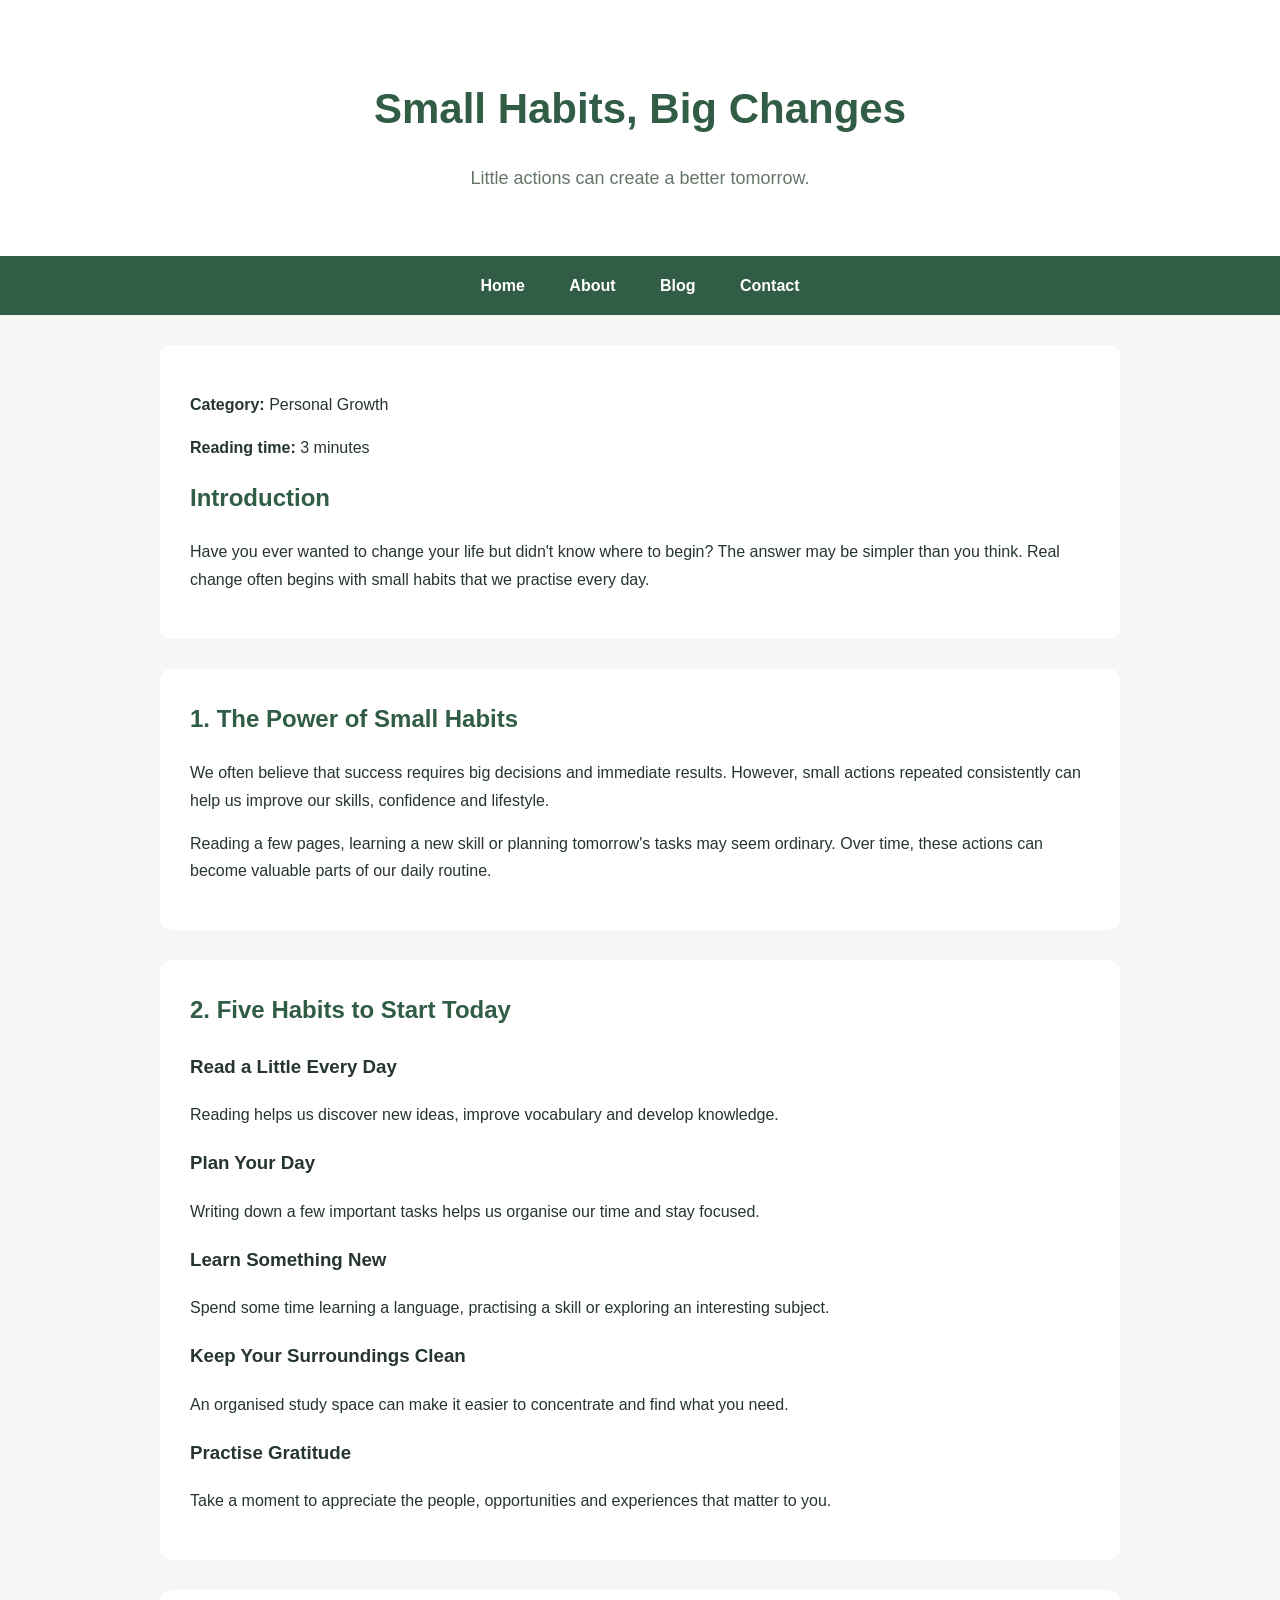
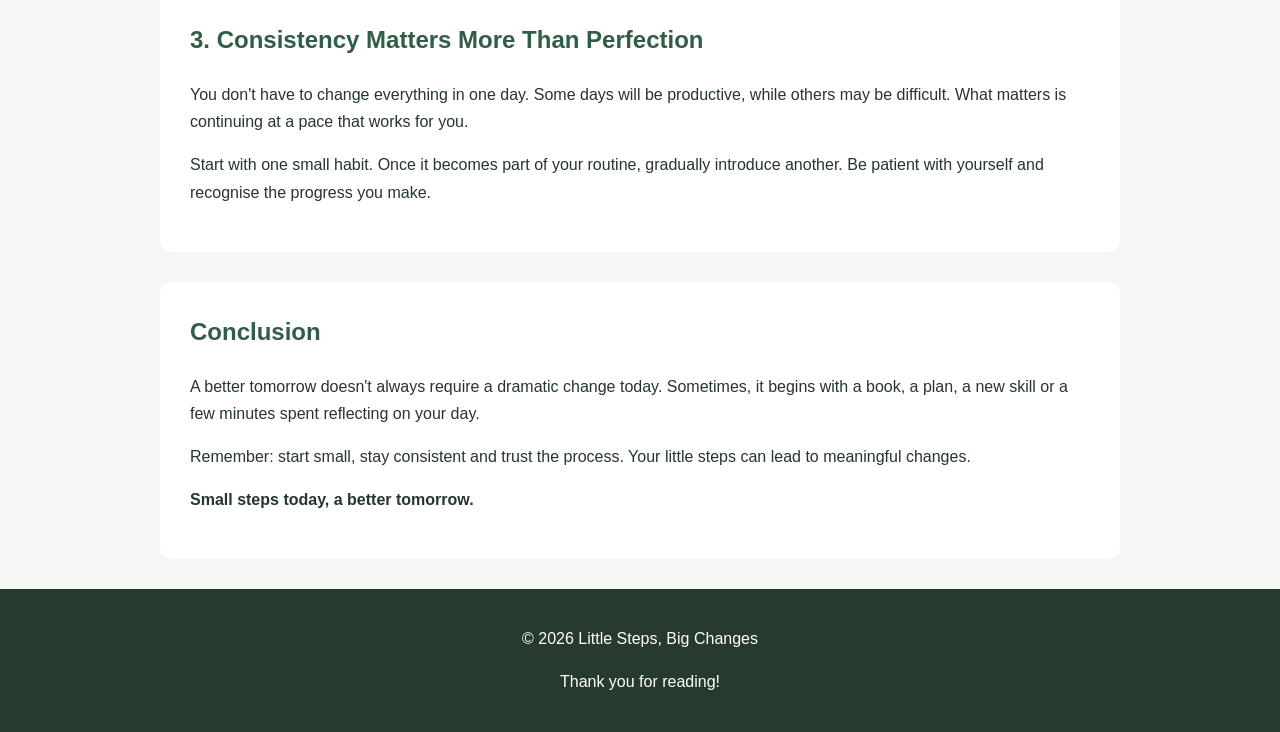
==== blog.html @ a16eca52 "Add files via upload" ====
<!DOCTYPE html>
<html lang="en">
<head>
    <meta charset="UTF-8">
    <meta name="viewport" content="width=device-width, initial-scale=1.0">

    <title>Small Habits, Big Changes</title>

    <link rel="stylesheet" href="style.css">
</head>

<body>

    <header>
        <h1>Small Habits, Big Changes</h1>
        <p>Little actions can create a better tomorrow.</p>
    </header>

    <nav>
        <a href="index.html">Home</a>
        <a href="index.html#about">About</a>
        <a href="blog.html">Blog</a>
        <a href="index.html#contact">Contact</a>
    </nav>

    <main>

        <article>
            <section>
                <p><strong>Category:</strong> Personal Growth</p>
                <p><strong>Reading time:</strong> 3 minutes</p>

                <h2>Introduction</h2>

                <p>
                    Have you ever wanted to change your life but
                    didn't know where to begin? The answer may be
                    simpler than you think. Real change often begins
                    with small habits that we practise every day.
                </p>
            </section>

            <section>
                <h2>1. The Power of Small Habits</h2>

                <p>
                    We often believe that success requires big
                    decisions and immediate results. However,
                    small actions repeated consistently can help
                    us improve our skills, confidence and lifestyle.
                </p>

                <p>
                    Reading a few pages, learning a new skill or
                    planning tomorrow's tasks may seem ordinary.
                    Over time, these actions can become valuable
                    parts of our daily routine.
                </p>
            </section>

            <section>
                <h2>2. Five Habits to Start Today</h2>

                <h3>Read a Little Every Day</h3>
                <p>
                    Reading helps us discover new ideas, improve
                    vocabulary and develop knowledge.
                </p>

                <h3>Plan Your Day</h3>
                <p>
                    Writing down a few important tasks helps us
                    organise our time and stay focused.
                </p>

                <h3>Learn Something New</h3>
                <p>
                    Spend some time learning a language, practising
                    a skill or exploring an interesting subject.
                </p>

                <h3>Keep Your Surroundings Clean</h3>
                <p>
                    An organised study space can make it easier
                    to concentrate and find what you need.
                </p>

                <h3>Practise Gratitude</h3>
                <p>
                    Take a moment to appreciate the people,
                    opportunities and experiences that matter
                    to you.
                </p>
            </section>

            <section>
                <h2>3. Consistency Matters More Than Perfection</h2>

                <p>
                    You don't have to change everything in one day.
                    Some days will be productive, while others may
                    be difficult. What matters is continuing at a
                    pace that works for you.
                </p>

                <p>
                    Start with one small habit. Once it becomes
                    part of your routine, gradually introduce
                    another. Be patient with yourself and recognise
                    the progress you make.
                </p>
            </section>

            <section>
                <h2>Conclusion</h2>

                <p>
                    A better tomorrow doesn't always require a
                    dramatic change today. Sometimes, it begins
                    with a book, a plan, a new skill or a few
                    minutes spent reflecting on your day.
                </p>

                <p>
                    Remember: start small, stay consistent and
                    trust the process. Your little steps can
                    lead to meaningful changes.
                </p>

                <p><strong>Small steps today, a better tomorrow.</strong></p>
            </section>

        </article>

    </main>

    <footer>
        <p>&copy; 2026 Little Steps, Big Changes</p>
        <p>Thank you for reading!</p>
    </footer>

</body>
</html>
---- style.css ----
* {
    box-sizing: border-box;
}

html {
    scroll-behavior: smooth;
}

body {
    font-family: Arial, sans-serif;
    background-color: #f5f7f4;
    color: #26352d;
    margin: 0;
    line-height: 1.7;
}

header {
    background-color: #ffffff;
    text-align: center;
    padding: 45px 20px;
}

header h1 {
    color: #315c45;
    font-size: 42px;
    margin-bottom: 5px;
}

header p {
    color: #657568;
    font-size: 18px;
}

nav {
    background-color: #315c45;
    text-align: center;
    padding: 16px;
    position: sticky;
    top: 0;
}

nav a {
    color: white;
    text-decoration: none;
    margin: 0 20px;
    font-weight: bold;
}

nav a:hover {
    color: #c9e6ce;
}

main {
    max-width: 1000px;
    margin: 30px auto;
    padding: 0 20px;
}

section {
    margin-bottom: 30px;
    padding: 30px;
    background-color: white;
    border-radius: 12px;
}

section h2 {
    color: #315c45;
    margin-top: 0;
}

.welcome {
    background-color: #e6efe7;
    text-align: center;
    padding: 50px 25px;
}

.welcome h2 {
    font-size: 32px;
}

.blog-card {
    background-color: #f9fbf8;
    padding: 25px;
    border-left: 5px solid #52765c;
    border-radius: 8px;
}

.blog-card h3 {
    color: #315c45;
}

.blog-card li {
    margin-bottom: 10px;
}

footer {
    background-color: #263b2e;
    color: white;
    text-align: center;
    padding: 20px;
}

@media (max-width: 600px) {
    header h1 {
        font-size: 30px;
    }

    nav a {
        display: inline-block;
        margin: 5px 8px;
    }

    section {
        padding: 20px;
    }
}
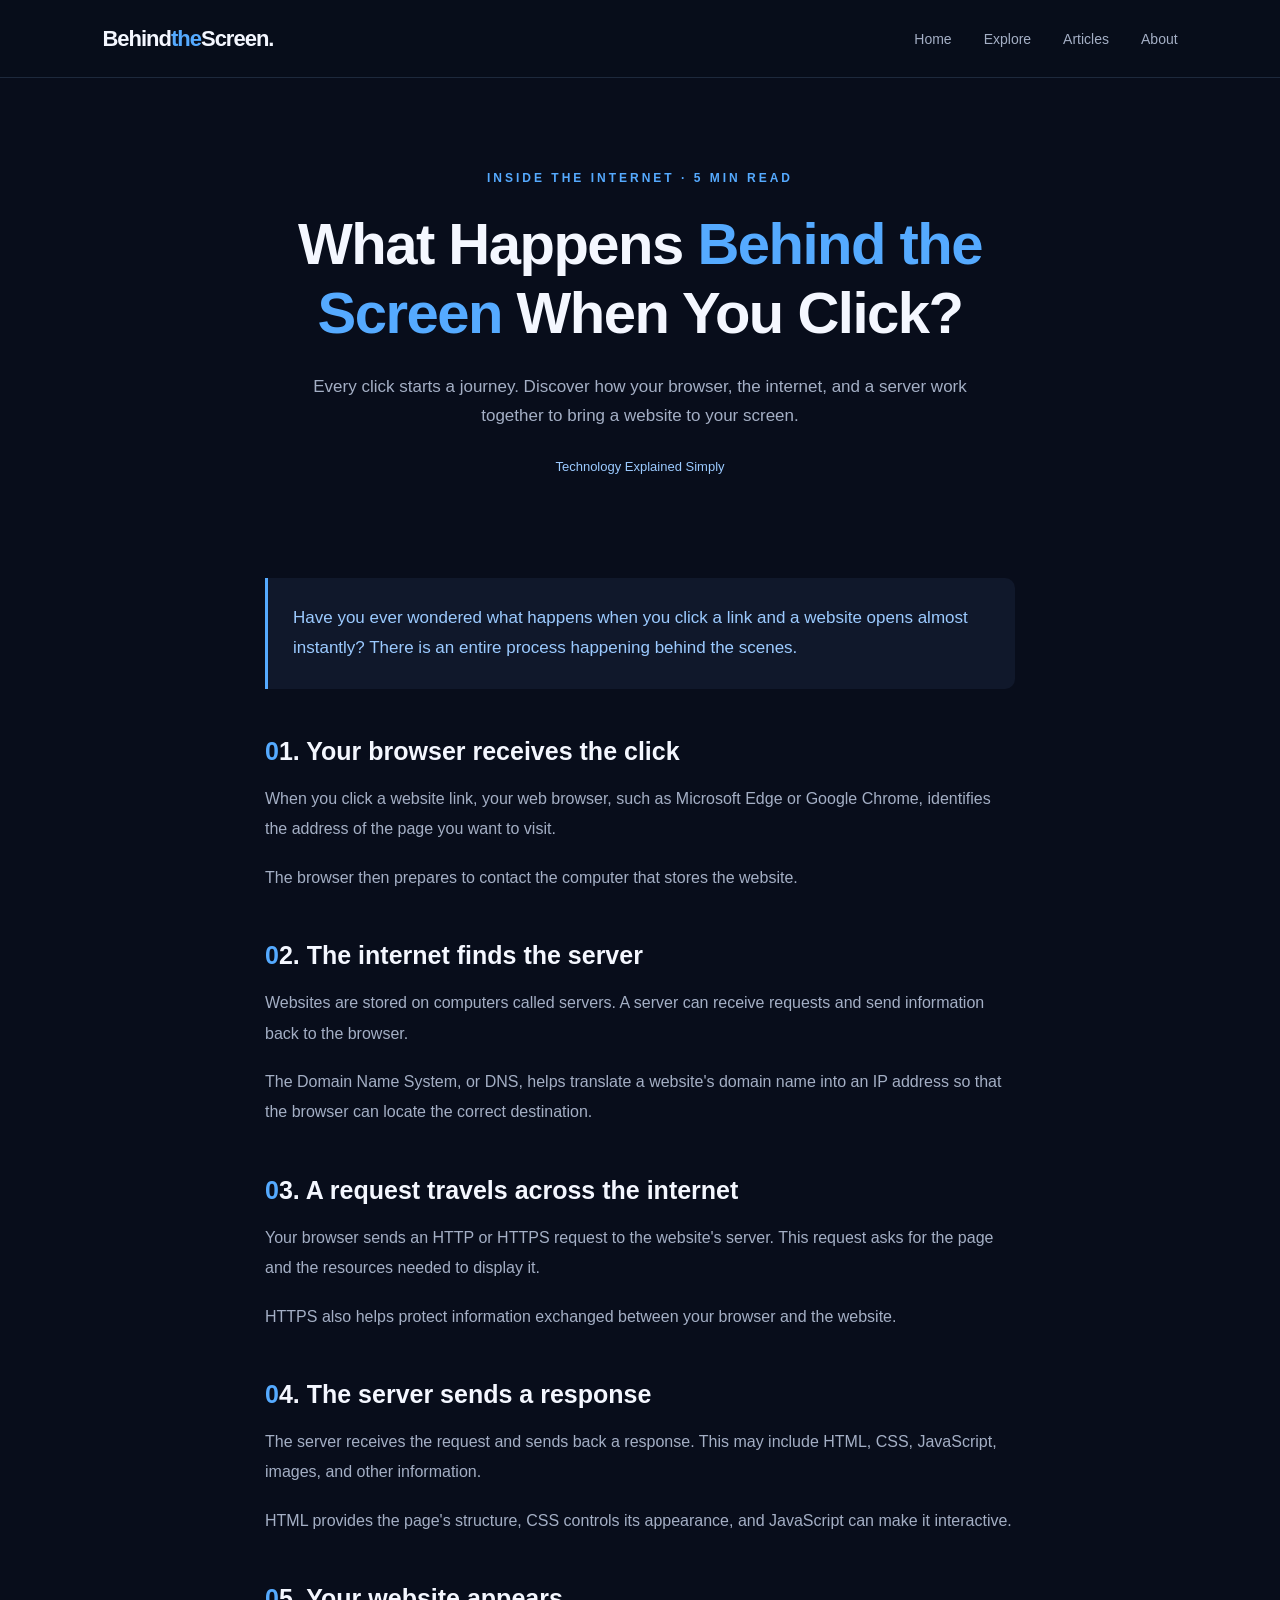
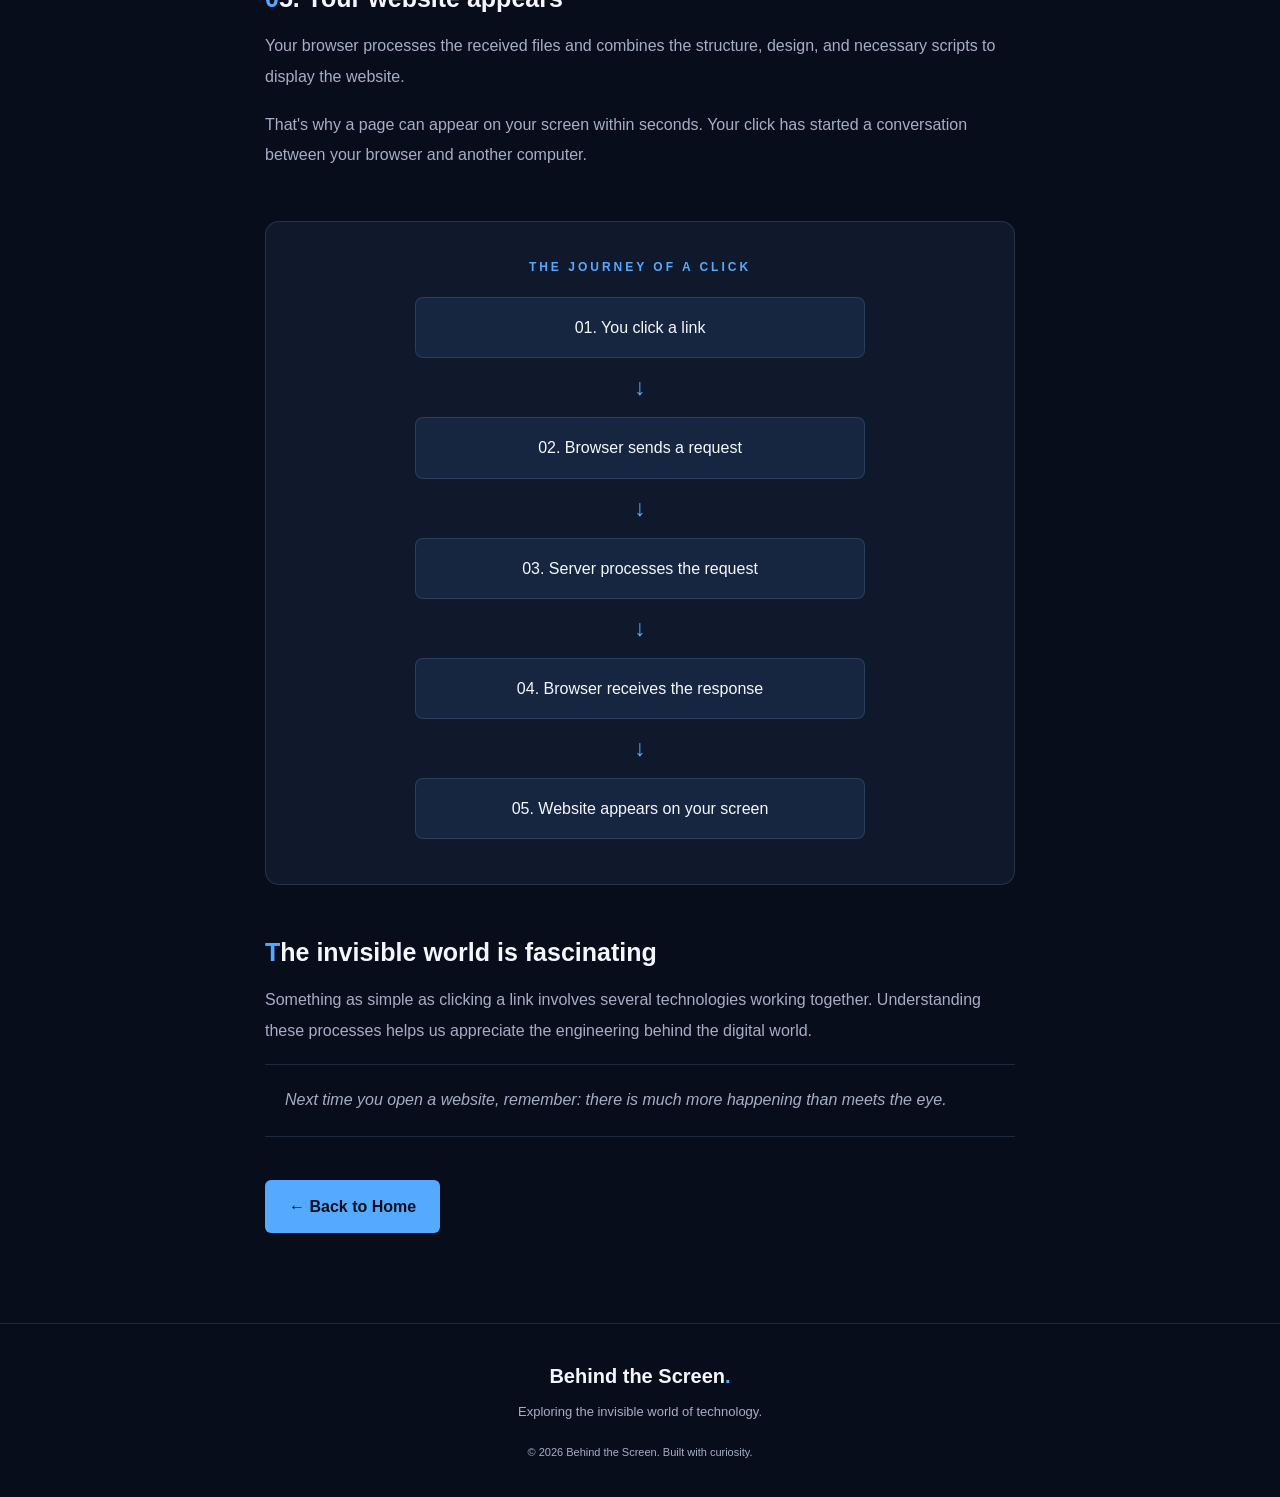
==== commit ad85ae29: "Replace blog content with new article on clicking Updated the blog page to a new article about what " ====
--- a/blog.html
+++ b/blog.html
@@ -4,7 +4,7 @@
     <meta charset="UTF-8">
     <meta name="viewport" content="width=device-width, initial-scale=1.0">
 
-    <title>Small Habits, Big Changes</title>
+    <title>What Happens When You Click? | Behind the Screen</title>
 
     <link rel="stylesheet" href="style.css">
 </head>
@@ -12,132 +12,164 @@
 <body>
 
     <header>
-        <h1>Small Habits, Big Changes</h1>
-        <p>Little actions can create a better tomorrow.</p>
+        <nav class="navbar">
+            <a href="index.html" class="logo">
+                Behind<span>the</span>Screen<span class="dot">.</span>
+            </a>
+
+            <ul class="nav-links">
+                <li><a href="index.html">Home</a></li>
+                <li><a href="index.html#explore">Explore</a></li>
+                <li><a href="blog.html">Articles</a></li>
+                <li><a href="index.html#about">About</a></li>
+            </ul>
+        </nav>
     </header>
 
-    <nav>
-        <a href="index.html">Home</a>
-        <a href="index.html#about">About</a>
-        <a href="blog.html">Blog</a>
-        <a href="index.html#contact">Contact</a>
-    </nav>
+    <main class="article-page">
 
-    <main>
+        <section class="article-hero">
+            <p class="eyebrow">INSIDE THE INTERNET · 5 MIN READ</p>
 
-        <article>
-            <section>
-                <p><strong>Category:</strong> Personal Growth</p>
-                <p><strong>Reading time:</strong> 3 minutes</p>
+            <h1>What Happens <span>Behind the Screen</span> When You Click?</h1>
 
-                <h2>Introduction</h2>
+            <p class="article-intro">
+                Every click starts a journey. Discover how your browser,
+                the internet, and a server work together to bring a
+                website to your screen.
+            </p>
 
+            <p class="article-meta">Technology Explained Simply</p>
+        </section>
+
+        <section class="article-content">
+
+            <div class="article-highlight">
                 <p>
-                    Have you ever wanted to change your life but
-                    didn't know where to begin? The answer may be
-                    simpler than you think. Real change often begins
-                    with small habits that we practise every day.
+                    Have you ever wondered what happens when you click a
+                    link and a website opens almost instantly?
+                    There is an entire process happening behind the scenes.
                 </p>
-            </section>
+            </div>
 
-            <section>
-                <h2>1. The Power of Small Habits</h2>
+            <h2>01. Your browser receives the click</h2>
 
-                <p>
-                    We often believe that success requires big
-                    decisions and immediate results. However,
-                    small actions repeated consistently can help
-                    us improve our skills, confidence and lifestyle.
-                </p>
+            <p>
+                When you click a website link, your web browser,
+                such as Microsoft Edge or Google Chrome, identifies
+                the address of the page you want to visit.
+            </p>
 
-                <p>
-                    Reading a few pages, learning a new skill or
-                    planning tomorrow's tasks may seem ordinary.
-                    Over time, these actions can become valuable
-                    parts of our daily routine.
-                </p>
-            </section>
+            <p>
+                The browser then prepares to contact the computer
+                that stores the website.
+            </p>
 
-            <section>
-                <h2>2. Five Habits to Start Today</h2>
+            <h2>02. The internet finds the server</h2>
 
-                <h3>Read a Little Every Day</h3>
-                <p>
-                    Reading helps us discover new ideas, improve
-                    vocabulary and develop knowledge.
-                </p>
+            <p>
+                Websites are stored on computers called servers.
+                A server can receive requests and send information
+                back to the browser.
+            </p>
 
-                <h3>Plan Your Day</h3>
-                <p>
-                    Writing down a few important tasks helps us
-                    organise our time and stay focused.
-                </p>
+            <p>
+                The Domain Name System, or DNS, helps translate a
+                website's domain name into an IP address so that
+                the browser can locate the correct destination.
+            </p>
 
-                <h3>Learn Something New</h3>
-                <p>
-                    Spend some time learning a language, practising
-                    a skill or exploring an interesting subject.
-                </p>
+            <h2>03. A request travels across the internet</h2>
 
-                <h3>Keep Your Surroundings Clean</h3>
-                <p>
-                    An organised study space can make it easier
-                    to concentrate and find what you need.
-                </p>
+            <p>
+                Your browser sends an HTTP or HTTPS request to the
+                website's server. This request asks for the page
+                and the resources needed to display it.
+            </p>
 
-                <h3>Practise Gratitude</h3>
-                <p>
-                    Take a moment to appreciate the people,
-                    opportunities and experiences that matter
-                    to you.
-                </p>
-            </section>
+            <p>
+                HTTPS also helps protect information exchanged
+                between your browser and the website.
+            </p>
 
-            <section>
-                <h2>3. Consistency Matters More Than Perfection</h2>
+            <h2>04. The server sends a response</h2>
 
-                <p>
-                    You don't have to change everything in one day.
-                    Some days will be productive, while others may
-                    be difficult. What matters is continuing at a
-                    pace that works for you.
-                </p>
+            <p>
+                The server receives the request and sends back
+                a response. This may include HTML, CSS, JavaScript,
+                images, and other information.
+            </p>
 
-                <p>
-                    Start with one small habit. Once it becomes
-                    part of your routine, gradually introduce
-                    another. Be patient with yourself and recognise
-                    the progress you make.
-                </p>
-            </section>
+            <p>
+                HTML provides the page's structure, CSS controls
+                its appearance, and JavaScript can make it interactive.
+            </p>
 
-            <section>
-                <h2>Conclusion</h2>
+            <h2>05. Your website appears</h2>
 
-                <p>
-                    A better tomorrow doesn't always require a
-                    dramatic change today. Sometimes, it begins
-                    with a book, a plan, a new skill or a few
-                    minutes spent reflecting on your day.
-                </p>
+            <p>
+                Your browser processes the received files and
+                combines the structure, design, and necessary
+                scripts to display the website.
+            </p>
 
-                <p>
-                    Remember: start small, stay consistent and
-                    trust the process. Your little steps can
-                    lead to meaningful changes.
-                </p>
+            <p>
+                That's why a page can appear on your screen within
+                seconds. Your click has started a conversation
+                between your browser and another computer.
+            </p>
 
-                <p><strong>Small steps today, a better tomorrow.</strong></p>
-            </section>
+            <div class="journey-box">
+                <p class="eyebrow">THE JOURNEY OF A CLICK</p>
 
-        </article>
+                <div class="journey-step">01. You click a link</div>
+                <div class="journey-arrow">↓</div>
+
+                <div class="journey-step">02. Browser sends a request</div>
+                <div class="journey-arrow">↓</div>
+
+                <div class="journey-step">03. Server processes the request</div>
+                <div class="journey-arrow">↓</div>
+
+                <div class="journey-step">04. Browser receives the response</div>
+                <div class="journey-arrow">↓</div>
+
+                <div class="journey-step">05. Website appears on your screen</div>
+            </div>
+
+            <h2>The invisible world is fascinating</h2>
+
+            <p>
+                Something as simple as clicking a link involves
+                several technologies working together.
+                Understanding these processes helps us appreciate
+                the engineering behind the digital world.
+            </p>
+
+            <p class="article-ending">
+                Next time you open a website, remember:
+                there is much more happening than meets the eye.
+            </p>
+
+            <a href="index.html" class="primary-button back-button">
+                ← Back to Home
+            </a>
+
+        </section>
 
     </main>
 
     <footer>
-        <p>&copy; 2026 Little Steps, Big Changes</p>
-        <p>Thank you for reading!</p>
+        <a href="index.html" class="footer-logo">
+            Behind the Screen<span>.</span>
+        </a>
+
+        <p>Exploring the invisible world of technology.</p>
+
+        <p class="copyright">
+            © 2026 Behind the Screen. Built with curiosity.
+        </p>
     </footer>
 
 </body>
-</html>+</html>
--- a/style.css
+++ b/style.css
@@ -1,116 +1,600 @@
+/* Behind the Screen - Main Styles */
+
 * {
-    box-sizing: border-box;
+  margin: 0;
+  padding: 0;
+  box-sizing: border-box;
+  }
+
+:root {
+--background: #080d1b;
+--card-background: #10182b;
+--blue: #55aaff;
+--light-blue: #9bcaff;
+--white: #f4f7ff;
+--muted: #a4afc5;
+--border: rgba(155, 202, 255, 0.15);
 }
 
 html {
-    scroll-behavior: smooth;
+scroll-behavior: smooth;
 }
 
 body {
-    font-family: Arial, sans-serif;
-    background-color: #f5f7f4;
-    color: #26352d;
-    margin: 0;
-    line-height: 1.7;
-}
-
-header {
-    background-color: #ffffff;
+font-family: Arial, Helvetica, sans-serif;
+background: var(--background);
+color: var(--white);
+line-height: 1.7;
+}
+
+a {
+color: inherit;
+text-decoration: none;
+}
+
+.navbar {
+width: 100%;
+min-height: 78px;
+padding: 20px 8%;
+display: flex;
+justify-content: space-between;
+align-items: center;
+border-bottom: 1px solid var(--border);
+background: rgba(8, 13, 27, 0.95);
+}
+
+.logo {
+font-size: 22px;
+font-weight: bold;
+letter-spacing: -1px;
+}
+
+.logo span {
+color: var(--blue);
+}
+
+.logo .dot {
+color: var(--white);
+}
+
+.nav-links {
+display: flex;
+align-items: center;
+gap: 32px;
+list-style: none;
+}
+
+.nav-links a {
+color: var(--muted);
+font-size: 14px;
+transition: color 0.3s ease;
+}
+
+.nav-links a:hover {
+color: var(--blue);
+}
+
+.hero {
+min-height: 590px;
+padding: 85px 8%;
+display: grid;
+grid-template-columns: 1.1fr 0.9fr;
+align-items: center;
+gap: 45px;
+overflow: hidden;
+}
+
+.eyebrow {
+color: var(--blue);
+font-size: 12px;
+font-weight: bold;
+letter-spacing: 3px;
+margin-bottom: 20px;
+}
+
+.hero h1 {
+max-width: 650px;
+font-size: clamp(38px, 5vw, 64px);
+line-height: 1.15;
+letter-spacing: -2px;
+margin-bottom: 25px;
+}
+
+.hero h1 span {
+color: var(--blue);
+}
+
+.hero-description {
+max-width: 510px;
+color: var(--muted);
+font-size: 16px;
+margin-bottom: 30px;
+}
+
+.primary-button {
+display: inline-block;
+padding: 13px 24px;
+border-radius: 6px;
+background: var(--blue);
+color: #08101f;
+font-weight: bold;
+transition: transform 0.3s ease, box-shadow 0.3s ease;
+}
+
+.primary-button:hover {
+transform: translateY(-3px);
+box-shadow: 0 8px 30px rgba(85, 170, 255, 0.25);
+}
+
+.hero-note {
+margin-top: 22px;
+color: var(--muted);
+font-size: 13px;
+}
+
+.hero-visual {
+min-height: 350px;
+display: flex;
+justify-content: center;
+align-items: center;
+position: relative;
+}
+
+.tech-orbit {
+position: absolute;
+width: 300px;
+height: 300px;
+border: 1px solid rgba(85, 170, 255, 0.15);
+border-radius: 50%;
+}
+
+.orbit-two {
+width: 370px;
+height: 370px;
+border-color: rgba(85, 170, 255, 0.08);
+}
+
+.screen-card {
+width: min(100%, 340px);
+min-height: 250px;
+position: relative;
+z-index: 1;
+border: 1px solid rgba(85, 170, 255, 0.3);
+border-radius: 14px;
+overflow: hidden;
+background: linear-gradient(145deg, #15223b, #0c1324);
+box-shadow: 0 0 60px rgba(30, 105, 220, 0.12);
+transform: rotate(-3deg);
+}
+
+.screen-top {
+display: flex;
+gap: 7px;
+padding: 14px;
+border-bottom: 1px solid var(--border);
+}
+
+.screen-top span {
+width: 9px;
+height: 9px;
+background: var(--blue);
+border-radius: 50%;
+opacity: 0.7;
+}
+
+.screen-content {
+padding: 30px 24px;
+}
+
+.code-label {
+font-size: 10px;
+letter-spacing: 2px;
+color: var(--muted);
+margin-bottom: 20px;
+}
+
+.code-line {
+font-size: 25px;
+font-weight: bold;
+margin-bottom: 12px;
+}
+
+.code-line span {
+color: var(--blue);
+}
+
+.code-small {
+color: var(--light-blue);
+font-size: 12px;
+letter-spacing: 2px;
+margin-bottom: 20px;
+}
+
+.code-bar {
+height: 5px;
+width: 90%;
+border-radius: 5px;
+background: rgba(85, 170, 255, 0.35);
+margin-bottom: 9px;
+}
+
+.code-bar.short {
+width: 50%;
+background: rgba(85, 170, 255, 0.7);
+}
+
+.code-bar.medium {
+width: 70%;
+}
+
+.floating-tag {
+position: absolute;
+z-index: 2;
+padding: 10px 15px;
+background: #15233b;
+border: 1px solid var(--border);
+border-radius: 8px;
+color: var(--light-blue);
+font-size: 12px;
+box-shadow: 0 10px 30px rgba(0, 0, 0, 0.2);
+}
+
+.tag-one {
+top: 45px;
+right: 0;
+}
+
+.tag-two {
+bottom: 45px;
+left: 0;
+}
+
+.section-padding {
+padding: 85px 8%;
+}
+
+.explore {
+background: #0b1222;
+border-top: 1px solid var(--border);
+border-bottom: 1px solid var(--border);
+}
+
+.section-heading {
+text-align: center;
+margin-bottom: 50px;
+}
+
+.section-heading h2,
+.about h2 {
+font-size: clamp(30px, 4vw, 42px);
+line-height: 1.25;
+margin-bottom: 15px;
+}
+
+.section-heading > p:last-child {
+color: var(--muted);
+}
+
+.topic-grid {
+display: grid;
+grid-template-columns: repeat(3, 1fr);
+gap: 24px;
+}
+
+.topic-card {
+padding: 30px;
+background: var(--card-background);
+border: 1px solid var(--border);
+border-radius: 12px;
+transition: transform 0.3s ease, border-color 0.3s ease;
+}
+
+.topic-card:hover {
+transform: translateY(-6px);
+border-color: var(--blue);
+}
+
+.topic-icon {
+font-size: 30px;
+margin-bottom: 22px;
+}
+
+.topic-number {
+color: var(--blue);
+font-size: 10px;
+letter-spacing: 2px;
+margin-bottom: 12px;
+}
+
+.topic-card h3 {
+font-size: 21px;
+margin-bottom: 12px;
+}
+
+.topic-card > p:not(.topic-number) {
+color: var(--muted);
+font-size: 14px;
+margin-bottom: 22px;
+}
+
+.topic-card a {
+color: var(--light-blue);
+font-size: 13px;
+font-weight: bold;
+}
+
+.topic-card a:hover {
+color: var(--white);
+}
+
+.about {
+display: grid;
+grid-template-columns: 1.2fr 0.8fr;
+align-items: center;
+gap: 60px;
+}
+
+.about-content > p:last-child {
+color: var(--muted);
+max-width: 600px;
+}
+
+.about-highlight {
+padding: 32px;
+border-left: 2px solid var(--blue);
+background: linear-gradient(120deg, #111d33, transparent);
+}
+
+.highlight-symbol {
+display: block;
+color: var(--blue);
+font-size: 32px;
+margin-bottom: 15px;
+}
+
+.about-highlight p {
+color: var(--light-blue);
+margin-bottom: 7px;
+}
+
+footer {
+padding: 35px 8%;
+border-top: 1px solid var(--border);
+text-align: center;
+}
+
+.footer-logo {
+font-size: 20px;
+font-weight: bold;
+}
+
+.footer-logo span {
+color: var(--blue);
+}
+
+footer > p {
+color: var(--muted);
+font-size: 13px;
+margin-top: 8px;
+}
+
+footer .copyright {
+margin-top: 20px;
+font-size: 11px;
+}
+
+@media (max-width: 900px) {
+.hero {
+grid-template-columns: 1fr;
+text-align: center;
+}
+
+.hero-description {
+    margin-left: auto;
+    margin-right: auto;
+}
+
+.hero-visual {
+    margin-top: 20px;
+}
+
+.topic-grid {
+    grid-template-columns: 1fr;
+}
+
+.about {
+    grid-template-columns: 1fr;
+    gap: 35px;
+}
+
+}
+
+@media (max-width: 600px) {
+.navbar {
+padding: 18px 5%;
+flex-direction: column;
+gap: 15px;
+}
+
+.nav-links {
+    gap: 17px;
+    flex-wrap: wrap;
+    justify-content: center;
+}
+
+.hero {
+    padding: 65px 6%;
+}
+
+.hero h1 {
+    letter-spacing: -1px;
+}
+
+.hero-visual {
+    min-height: 320px;
+}
+
+.tech-orbit {
+    width: 250px;
+    height: 250px;
+}
+
+.orbit-two {
+    width: 300px;
+    height: 300px;
+}
+
+.floating-tag {
+    font-size: 10px;
+}
+
+.tag-one {
+    right: -5px;
+}
+
+.tag-two {
+    left: -5px;
+}
+
+.section-padding {
+    padding: 65px 6%;
+}
+
+.topic-card {
+    padding: 24px;
+}
+
+}
+
+/* BLOG ARTICLE PAGE */
+
+.article-page {
+    min-height: 100vh;
+}
+
+.article-hero {
+    max-width: 900px;
+    margin: auto;
+    padding: 90px 25px 60px;
     text-align: center;
-    padding: 45px 20px;
-}
-
-header h1 {
-    color: #315c45;
-    font-size: 42px;
-    margin-bottom: 5px;
-}
-
-header p {
-    color: #657568;
-    font-size: 18px;
-}
-
-nav {
-    background-color: #315c45;
+}
+
+.article-hero h1 {
+    font-size: clamp(36px, 5vw, 58px);
+    line-height: 1.2;
+    letter-spacing: -1.5px;
+    margin-bottom: 25px;
+}
+
+.article-hero h1 span {
+    color: var(--blue);
+}
+
+.article-intro {
+    max-width: 700px;
+    margin: auto;
+    color: var(--muted);
+    font-size: 17px;
+}
+
+.article-meta {
+    margin-top: 25px;
+    color: var(--light-blue);
+    font-size: 13px;
+}
+
+.article-content {
+    max-width: 800px;
+    margin: 0 auto;
+    padding: 30px 25px 90px;
+}
+
+.article-content h2 {
+    margin-top: 45px;
+    margin-bottom: 15px;
+    font-size: 25px;
+    line-height: 1.4;
+}
+
+.article-content h2::first-letter {
+    color: var(--blue);
+}
+
+.article-content > p {
+    margin-bottom: 18px;
+    color: var(--muted);
+    font-size: 16px;
+    line-height: 1.9;
+}
+
+.article-highlight {
+    padding: 25px;
+    margin: 10px 0 35px;
+    background: var(--card-background);
+    border-left: 3px solid var(--blue);
+    border-radius: 0 10px 10px 0;
+}
+
+.article-highlight p {
+    color: var(--light-blue);
+    font-size: 17px;
+    line-height: 1.8;
+}
+
+.journey-box {
+    margin: 50px 0;
+    padding: 35px 25px;
     text-align: center;
+    background: var(--card-background);
+    border: 1px solid var(--border);
+    border-radius: 14px;
+}
+
+.journey-step {
     padding: 16px;
-    position: sticky;
-    top: 0;
-}
-
-nav a {
-    color: white;
-    text-decoration: none;
-    margin: 0 20px;
-    font-weight: bold;
-}
-
-nav a:hover {
-    color: #c9e6ce;
-}
-
-main {
-    max-width: 1000px;
-    margin: 30px auto;
-    padding: 0 20px;
-}
-
-section {
-    margin-bottom: 30px;
-    padding: 30px;
-    background-color: white;
-    border-radius: 12px;
-}
-
-section h2 {
-    color: #315c45;
-    margin-top: 0;
-}
-
-.welcome {
-    background-color: #e6efe7;
-    text-align: center;
-    padding: 50px 25px;
-}
-
-.welcome h2 {
-    font-size: 32px;
-}
-
-.blog-card {
-    background-color: #f9fbf8;
-    padding: 25px;
-    border-left: 5px solid #52765c;
+    margin: 10px auto;
+    max-width: 450px;
+    background: #172640;
+    border: 1px solid var(--border);
     border-radius: 8px;
-}
-
-.blog-card h3 {
-    color: #315c45;
-}
-
-.blog-card li {
-    margin-bottom: 10px;
-}
-
-footer {
-    background-color: #263b2e;
-    color: white;
-    text-align: center;
+    color: var(--white);
+    transition: border-color 0.3s ease;
+}
+
+.journey-step:hover {
+    border-color: var(--blue);
+}
+
+.journey-arrow {
+    color: var(--blue);
+    font-size: 23px;
+}
+
+.article-ending {
     padding: 20px;
+    border-top: 1px solid var(--border);
+    border-bottom: 1px solid var(--border);
+    font-style: italic;
+}
+
+.back-button {
+    margin-top: 25px;
 }
 
 @media (max-width: 600px) {
-    header h1 {
-        font-size: 30px;
+    .article-hero {
+        padding: 65px 20px 35px;
     }
 
-    nav a {
-        display: inline-block;
-        margin: 5px 8px;
+    .article-content {
+        padding: 20px 22px 60px;
     }
 
-    section {
-        padding: 20px;
+    .article-content h2 {
+        font-size: 22px;
     }
-}+
+    .journey-box {
+        padding: 25px 15px;
+    }
+}s
